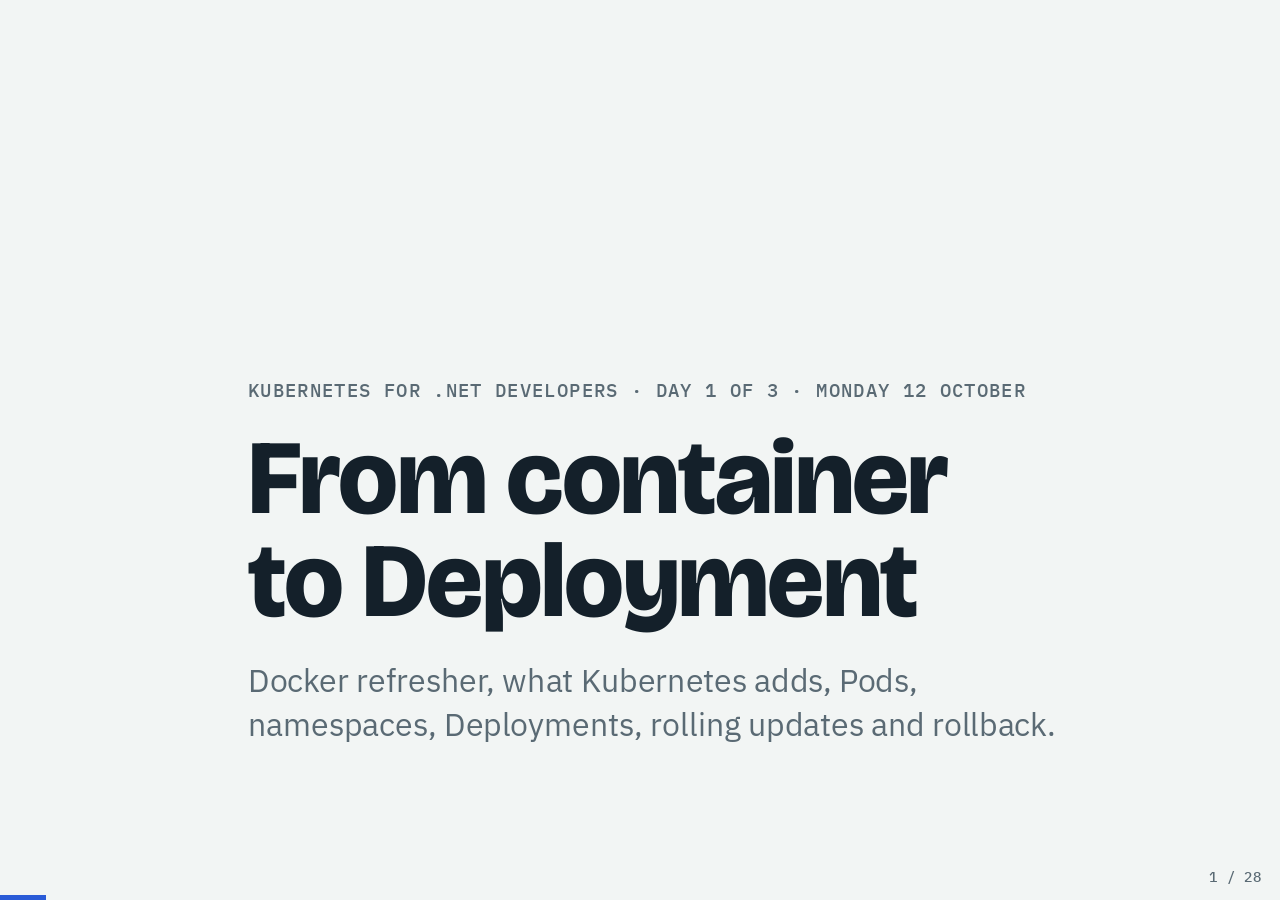
==== slides/day1.html @ 336c0a15 "Slides: one HTML deck per day with speaker notes Co-Authored-By: Claude Opus 5.5 (1M context) <norep" ====
<!doctype html>
<html lang="en">
<head>
<meta charset="utf-8">
<meta name="viewport" content="width=device-width, initial-scale=1, viewport-fit=cover">
<title>Kubernetes Day 1</title>
<link rel="stylesheet" href="deck.css">
</head>
<body data-day="Day 1 · Monday">
<div class="viewport"><div class="stage">

<section class="slide cover">
  <div class="meta">Kubernetes for .NET developers · Day 1 of 3 · Monday 12 October</div>
  <h1>From container<br>to Deployment</h1>
  <p class="lead">Docker refresher, what Kubernetes adds, Pods, namespaces, Deployments, rolling updates and rollback.</p>
  <aside class="notes"><ul><li>Welcome. While people settle, ask everyone to open Ubuntu 26.04 and cd into ~/k8s-training.</li><li>Press N to hide these notes before presenting on the projector.</li></ul></aside>
</section>

<section class="slide" data-time="09:00">
  <h2>Today</h2>
  <table class="kubectl">
    <tr><th>Time</th><th>Name</th><th>Type</th><th>Duration</th></tr>
    <tr><td>09:00</td><td>Intro and cluster up</td><td class="t-talk">setup</td><td>20m</td></tr>
    <tr><td>09:20</td><td>Docker refresher</td><td class="t-talk">talk + demo</td><td>25m</td></tr>
    <tr><td>09:45</td><td>What Kubernetes is</td><td class="t-talk">talk + demo</td><td>40m</td></tr>
    <tr><td>10:25</td><td>Break</td><td class="t-break">break</td><td>15m</td></tr>
    <tr><td>10:40</td><td>Lab 1: kubectl, Pods, namespaces</td><td class="t-lab">lab</td><td>50m</td></tr>
    <tr><td>11:30</td><td>Labels, ReplicaSets, Deployments</td><td class="t-talk">talk</td><td>20m</td></tr>
    <tr><td>11:50</td><td>Lab 2: Deployments and rollouts</td><td class="t-lab">lab</td><td>55m</td></tr>
    <tr><td>12:45</td><td>Recap and questions</td><td class="t-talk">talk</td><td>15m</td></tr>
  </table>
</section>

<section class="slide" data-time="09:00" data-kind="setup">
  <h2>How these three days work</h2>
  <div class="cols">
    <ul class="points">
      <li>About a quarter talk, three quarters hands-on.</li>
      <li>Every lab is a README in <code>labs/</code>. It ends with "Check yourself" commands, so you know when you are done.</li>
      <li>Finished early? Each lab has extras. Do those instead of waiting.</li>
      <li>Fell behind? Apply the previous lab's solution and carry on.</li>
    </ul>
    <div class="stack">
      <pre class="term"><span class="c"># catch up to the end of Lab 2</span>
kubectl apply -f solutions/02-deployments/</pre>
      <p class="small">Your own YAML goes in <code>~/k8s-training/work/</code>. Git ignores that folder.</p>
    </div>
  </div>
</section>

<section class="slide" data-time="09:00" data-kind="setup">
  <h2>Everyone's cluster up</h2>
  <div class="cols wide-left">
    <pre class="term">cd ~/k8s-training
git pull
setup/create-cluster.sh
kubectl get nodes

<span class="c">NAME                     STATUS   ROLES           VERSION</span>
training-control-plane   <span class="ok">Ready</span>    control-plane   v1.37.0
training-worker          <span class="ok">Ready</span>    &lt;none&gt;          v1.37.0
training-worker2         <span class="ok">Ready</span>    &lt;none&gt;          v1.37.0</pre>
    <ul class="points">
      <li>Three nodes, each one a Docker container on your laptop.</li>
      <li>Takes about a minute: the node image is cached from the preflight.</li>
      <li>Hand up if you see anything other than three <code>Ready</code> nodes.</li>
    </ul>
  </div>
  <aside class="notes"><ul><li>Walk the room. Common failures: Docker not running (sudo systemctl start docker), a leftover cluster from preflight (kind delete cluster --name preflight), ports 30080/30081 taken by Docker Desktop.</li><li>Don't start the talk until all 8 have three Ready nodes.</li></ul></aside>
</section>

<section class="slide section" data-time="09:20" data-kind="talk">
  <div class="eyebrow">25 minutes · talk and demo</div>
  <h2>Docker refresher</h2>
</section>

<section class="slide" data-time="09:20" data-kind="talk">
  <h2>Image and container</h2>
  <div class="cols">
    <div class="diagram col">
      <div class="box ghost">writable layer<small>container only, gone on delete</small></div>
      <div class="box accent">app files<small>COPY --from=build /out .</small></div>
      <div class="box">ASP.NET Core runtime<small>mcr.microsoft.com/dotnet/aspnet:10.0</small></div>
      <div class="box">Debian base<small>OS files, no kernel</small></div>
    </div>
    <ul class="points">
      <li>An image is read-only layers plus metadata: entrypoint, ports, user.</li>
      <li>A container is a process started from an image, with one thin writable layer on top.</li>
      <li>A tag (<code>:v1</code>) is a movable name. The digest (<code>sha256:…</code>) never changes.</li>
      <li>A registry stores images. Ours is <code>ghcr.io/amirilovic/k8s-training-app</code>.</li>
    </ul>
  </div>
  <aside class="notes"><ul><li>Point out the writable layer: anything the app writes to disk is lost when the container is removed. That comes back on Wednesday with Postgres.</li></ul></aside>
</section>

<section class="slide" data-time="09:20" data-kind="talk">
  <h2>The training app's Dockerfile</h2>
  <div class="cols wide-left">
    <pre><span class="c"># build stage: SDK image compiles the app</span>
<span class="k">FROM</span> mcr.microsoft.com/dotnet/sdk:10.0 AS build
WORKDIR /src
COPY TrainingApp.csproj .
RUN dotnet restore
COPY . .
RUN dotnet publish -c Release -o /out

<span class="c"># runtime stage: only the runtime and the output</span>
<span class="k">FROM</span> mcr.microsoft.com/dotnet/aspnet:10.0
WORKDIR /app
COPY --from=build /out .
USER $APP_UID
ENTRYPOINT ["dotnet", "TrainingApp.dll"]</pre>
    <ul class="points">
      <li>Two stages: the SDK never ships.</li>
      <li>Restore before copying the source, so the package layer is cached.</li>
      <li>.NET 8 and later images listen on <strong>8080</strong>, not 80.</li>
      <li><code>USER $APP_UID</code> runs as the non-root <code>app</code> user.</li>
    </ul>
  </div>
  <aside class="notes"><ul><li>The real file in app/Dockerfile also handles multi-architecture builds (TARGETARCH) and bakes the version in. Simplified here.</li><li>Port 8080 is the first bug people hit when they copy an old manifest with port 80.</li></ul></aside>
</section>

<section class="slide" data-time="09:20" data-kind="demo">
  <h2>Demo: the app in plain Docker</h2>
  <div class="cols wide-left">
    <pre class="term">docker run -d --name web -p 8080:8080 \
  -e Greeting__Text="Hello from Docker" \
  ghcr.io/amirilovic/k8s-training-app:v1

curl localhost:8080/
<span class="ok">Hello from Docker | version: v1 | pod: 3f2a…</span>

docker logs web
docker exec -it web ls /app
docker kill web
docker ps -a</pre>
    <div class="stack">
      <p><code>-p</code> publishes a port, <code>-e</code> sets an environment variable. <code>Greeting__Text</code> becomes <code>Greeting:Text</code> in .NET configuration.</p>
      <p class="lead">The container is dead. Who starts it again in production?</p>
    </div>
  </div>
  <aside class="notes"><ul><li>Run it live. The image has no curl inside, so call it from WSL.</li><li>After docker kill, let the question hang. Collect answers: systemd, docker restart policy, a person. Then: and if the machine dies?</li></ul></aside>
</section>

<section class="slide" data-time="09:40" data-kind="talk">
  <h2>What Docker gives us, and what it doesn't</h2>
  <div class="cols">
    <div class="stack">
      <h3>Docker gives us</h3>
      <ul class="points">
        <li>One package with the app, the runtime and the OS files.</li>
        <li>The same image on a laptop, in CI and in production.</li>
        <li>Isolation: own filesystem, own processes, own ports.</li>
        <li>A registry to store versions and pull them anywhere.</li>
        <li>Fast start, in seconds instead of a VM's minutes.</li>
      </ul>
    </div>
    <div class="stack">
      <h3>Docker doesn't give us</h3>
      <ul class="points">
        <li>A restart on another machine when this one dies.</li>
        <li>Several copies behind one address.</li>
        <li>Releases without downtime, and rollback.</li>
        <li>Configuration per environment, outside the image.</li>
        <li>More copies when load goes up.</li>
      </ul>
    </div>
  </div>
  <p class="small">The right column is what Kubernetes adds, and it is the map of the three days: Deployments today, Services and config tomorrow, autoscaling on Wednesday.</p>
  <aside class="notes"><ul><li>Ask the room for the left column first, then the right. Docker's restart policy exists, but only on the same machine.</li></ul></aside>
</section>

<section class="slide section" data-time="09:45" data-kind="talk">
  <div class="eyebrow">40 minutes · talk and demo</div>
  <h2>What Kubernetes is</h2>
</section>

<section class="slide" data-time="09:45" data-kind="talk">
  <h2>You describe the result, controllers do the work</h2>
  <div class="diagram">
    <div class="box accent">desired state<small>replicas: 3</small></div>
    <div class="arrow">→</div>
    <div class="box">controller compares<small>wants 3, sees 2</small></div>
    <div class="arrow">→</div>
    <div class="box">acts<small>creates 1 pod</small></div>
    <div class="arrow">→</div>
    <div class="box">actual state<small>3 running</small></div>
    <div class="arrow">↺</div>
  </div>
  <ul class="points">
    <li>You never say "start a container". You say "there should be 3", and a loop keeps it true.</li>
    <li>The loop runs forever. A pod that dies at 3 a.m. is replaced the same way as one you delete now.</li>
    <li>Every kind of object (Deployment, Service, Job) has its own controller.</li>
  </ul>
</section>

<section class="slide" data-time="09:45" data-kind="talk">
  <h2>Inside the cluster</h2>
  <div class="diagram">
    <div class="zone" style="flex: 1">
      <span class="label">control plane · training-control-plane</span>
      <div class="box accent">API server<small>the only entry point</small></div>
      <div class="box">etcd<small>stores every object</small></div>
      <div class="box">scheduler<small>picks a node</small></div>
      <div class="box">controller manager<small>runs the loops</small></div>
    </div>
  </div>
  <div class="diagram">
    <div class="zone" style="flex: 1">
      <span class="label">node · training-worker</span>
      <div class="box">kubelet<small>starts pods</small></div>
      <div class="box">containerd</div>
      <div class="box ok">pod</div><div class="box ok">pod</div>
    </div>
    <div class="zone" style="flex: 1">
      <span class="label">node · training-worker2</span>
      <div class="box">kubelet<small>starts pods</small></div>
      <div class="box">containerd</div>
      <div class="box ok">pod</div>
    </div>
  </div>
  <aside class="notes"><ul><li>kubectl only ever talks to the API server. Nothing talks to etcd directly.</li><li>The kubelet on each node watches the API server for pods assigned to its node and starts them.</li><li>In Lab 1 they find these components as pods in kube-system.</li></ul></aside>
</section>

<section class="slide" data-time="09:45" data-kind="talk">
  <h2>What happens on <code>kubectl apply</code></h2>
  <div class="diagram">
    <div class="box accent">kubectl<small>sends YAML</small></div>
    <div class="arrow">→</div>
    <div class="box">API server<small>validates, stores</small></div>
    <div class="arrow">→</div>
    <div class="box">scheduler<small>assigns a node</small></div>
    <div class="arrow">→</div>
    <div class="box">kubelet<small>pulls image, starts</small></div>
    <div class="arrow">→</div>
    <div class="box ok">Running</div>
  </div>
  <ul class="points">
    <li><code>apply</code> returns as soon as the object is stored. The pod starts afterwards.</li>
    <li>Each step writes back to the object's <code>status</code>. That is what <code>kubectl get</code> and <code>describe</code> show you.</li>
    <li>When something hangs, the last step that succeeded tells you where to look.</li>
  </ul>
</section>

<section class="slide" data-time="09:45" data-kind="talk">
  <h2>Every object has the same shape</h2>
  <div class="cols wide-left">
    <pre><span class="k">apiVersion</span>: v1
<span class="k">kind</span>: Pod
<span class="k">metadata</span>:
  name: web
  namespace: training
  labels:
    app: web
<span class="k">spec</span>:                    <span class="c"># what you want</span>
  containers:
    - name: web
      image: ghcr.io/amirilovic/k8s-training-app:v1
      ports:
        - containerPort: 8080
<span class="k">status</span>:                  <span class="c"># what is, written by Kubernetes</span>
  phase: Running</pre>
    <ul class="points">
      <li>You write <code>spec</code>. Kubernetes writes <code>status</code>.</li>
      <li>Never write YAML from memory: <code>--dry-run=client -o yaml</code> generates it.</li>
      <li><code>kubectl explain pod.spec.containers</code> documents every field.</li>
    </ul>
  </div>
</section>

<section class="slide" data-time="09:45" data-kind="talk">
  <h2>From docker to kubectl</h2>
  <table>
    <tr><th>Docker</th><th>kubectl</th></tr>
    <tr><td><code>docker run -d --name web image</code></td><td><code>kubectl run web --image=image</code></td></tr>
    <tr><td><code>docker ps</code></td><td><code>kubectl get pods</code></td></tr>
    <tr><td><code>docker inspect web</code></td><td><code>kubectl describe pod web</code></td></tr>
    <tr><td><code>docker logs web</code></td><td><code>kubectl logs web</code></td></tr>
    <tr><td><code>docker exec -it web sh</code></td><td><code>kubectl exec -it web -- sh</code></td></tr>
    <tr><td><code>-p 8080:8080</code></td><td><code>kubectl port-forward pod/web 8080:8080</code></td></tr>
    <tr><td><code>-e KEY=value</code></td><td><code>env:</code> in the pod spec</td></tr>
    <tr><td><code>docker rm -f web</code></td><td><code>kubectl delete pod web</code></td></tr>
  </table>
</section>

<section class="slide" data-time="09:45" data-kind="talk">
  <h2>Namespaces</h2>
  <div class="cols">
    <ul class="points">
      <li>A namespace is a folder for objects. Names must be unique inside one, not across.</li>
      <li><code>kube-system</code> holds the cluster's own parts. You will find the API server there.</li>
      <li>Every command works in one namespace. <code>-n</code> picks another, <code>-A</code> means all.</li>
      <li>Today everyone switches to <code>training</code>, so you can leave out <code>-n</code>.</li>
    </ul>
    <pre class="term">kubectl get namespaces
kubectl get pods -n kube-system
kubectl get pods -A

kubectl create namespace training
kubectl config set-context --current \
  --namespace training</pre>
  </div>
</section>

<section class="slide" data-time="10:15" data-kind="demo">
  <h2>Demo: kill a pod, watch it come back</h2>
  <div class="cols wide-left">
    <pre class="term">kubectl create deployment demo \
  --image=ghcr.io/amirilovic/k8s-training-app:v1 \
  --replicas=3

kubectl get pods -w          <span class="c"># second tab</span>

kubectl delete pod demo-7c9f…-x2k4p
<span class="c">demo-7c9f…-x2k4p   1/1   Terminating</span>
<span class="ok">demo-7c9f…-q8m2z   0/1   ContainerCreating</span>
<span class="ok">demo-7c9f…-q8m2z   1/1   Running</span></pre>
    <div class="stack">
      <p>You deleted a pod. The Deployment's controller saw 2 instead of 3 and made a new one, with a new name.</p>
      <p class="small">This is the answer to "who restarts it in production?". After the break you start with bare Pods, which nobody restarts.</p>
    </div>
  </div>
  <aside class="notes"><ul><li>Delete the demo deployment afterwards: kubectl delete deployment demo.</li></ul></aside>
</section>

<section class="slide break" data-time="10:25" data-kind="break">
  <h2>Break</h2>
  <p class="lead">Back at 10:40 for Lab 1.</p>
</section>

<section class="slide lab" data-time="10:40" data-kind="lab">
  <div class="eyebrow">Lab 1 · 50 minutes</div>
  <h2>kubectl, Pods and namespaces</h2>
  <div class="cols">
    <ul class="points">
      <li>Find the control plane in <code>kube-system</code>.</li>
      <li>Create the <code>training</code> namespace and make it your default.</li>
      <li>Run the app as a Pod, read its logs, exec into it.</li>
      <li>Open it in the Windows browser through <code>port-forward</code>.</li>
      <li>Delete the Pod and see that nothing brings it back.</li>
    </ul>
    <div class="stack">
      <div class="path">labs/01-pods/README.md</div>
      <p class="small">Browser: <code>http://localhost:8080</code> while <code>kubectl port-forward pod/web 8080:8080</code> runs.</p>
    </div>
  </div>
</section>

<section class="slide section" data-time="11:30" data-kind="talk">
  <div class="eyebrow">20 minutes · talk</div>
  <h2>Labels, ReplicaSets, Deployments</h2>
</section>

<section class="slide" data-time="11:30" data-kind="talk">
  <h2>Labels and selectors</h2>
  <div class="cols">
    <div class="diagram col">
      <div class="box accent">selector: <code>app=web</code></div>
      <div class="arrow v">↓ matches</div>
      <div class="diagram">
        <div class="box ok">pod<small>app=web</small></div>
        <div class="box ok">pod<small>app=web</small></div>
        <div class="box ghost">pod<small>app=postgres</small></div>
      </div>
    </div>
    <ul class="points">
      <li>Labels are key-value tags on any object.</li>
      <li>A selector is a query over labels. Deployments and Services find their pods this way, not by name.</li>
      <li>Change a pod's label and it leaves its Deployment. The Deployment then creates a replacement.</li>
    </ul>
  </div>
  <aside class="notes"><ul><li>Demo if time: kubectl get pods --show-labels, then kubectl get pods -l app=web.</li></ul></aside>
</section>

<section class="slide" data-time="11:30" data-kind="talk">
  <h2>Deployment, ReplicaSet, Pod</h2>
  <div class="cols wide-right">
    <div class="diagram col">
      <div class="box accent">Deployment web<small>image, replicas, rollout strategy</small></div>
      <div class="arrow v">↓ owns</div>
      <div class="box">ReplicaSet web-848b6c9846<small>one per version of the pod template</small></div>
      <div class="arrow v">↓ owns</div>
      <div class="diagram">
        <div class="box ok">web-848b…-cg4bh</div>
        <div class="box ok">web-848b…-8cmwj</div>
        <div class="box ok">web-848b…-b54cp</div>
      </div>
    </div>
    <ul class="points">
      <li>You write the Deployment. You never write the ReplicaSet.</li>
      <li>The ReplicaSet keeps the count. The Deployment manages versions.</li>
      <li>The hash in the name changes when the pod template changes.</li>
    </ul>
  </div>
</section>

<section class="slide" data-time="11:30" data-kind="talk">
  <h2>A rolling update, step by step</h2>
  <table class="kubectl">
    <tr><th>Step</th><th>Old ReplicaSet (v1)</th><th>New ReplicaSet (v2)</th></tr>
    <tr><td>start</td><td>● ● ●</td><td></td></tr>
    <tr><td>1</td><td>● ● ●</td><td class="t-lab">○ starting</td></tr>
    <tr><td>2</td><td>● ●</td><td class="t-lab">●</td></tr>
    <tr><td>3</td><td>● ●</td><td class="t-lab">● ○</td></tr>
    <tr><td>…</td><td>●</td><td class="t-lab">● ●</td></tr>
    <tr><td>done</td><td></td><td class="t-lab">● ● ●</td></tr>
  </table>
  <p class="small">Defaults: <code>maxSurge: 25%</code> rounds up to 1 extra pod, <code>maxUnavailable: 25%</code> rounds down to 0. With 3 replicas there are never fewer than 3 pods, and the old ReplicaSet stays around (scaled to 0) for rollback.</p>
</section>

<section class="slide" data-time="11:30" data-kind="talk">
  <h2>Kubernetes cannot see inside your app</h2>
  <div class="cols">
    <div class="stack">
      <p>Without a readiness probe, a new pod counts as ready as soon as its container starts.</p>
      <p>Our app waits 3 seconds before it listens. Kubernetes sends it traffic anyway.</p>
      <p class="small">A broken release (<code>v3-broken</code> exits on startup) passes this test too, for a moment. In Lab 2 it replaces every healthy pod.</p>
    </div>
    <div class="figure">
      <div><div class="n bad">9</div><div class="cap">failed requests out of 339 during a rollout from v1 to v2, no probes</div></div>
    </div>
  </div>
  <aside class="notes"><ul><li>Measured on kind with a curl loop every 100 ms. They will see a similar number in Lab 2.</li><li>Tuesday's Lab 5 adds probes and gets 0 failures. Don't fix it today, let them feel it.</li></ul></aside>
</section>

<section class="slide" data-time="11:30" data-kind="talk">
  <h2>Rollout commands</h2>
  <div class="cols wide-left">
    <pre class="term">kubectl set image deployment/web \
  web=ghcr.io/amirilovic/k8s-training-app:v2
kubectl rollout status deployment/web
kubectl rollout history deployment/web

kubectl rollout undo deployment/web
kubectl rollout undo deployment/web --to-revision=1</pre>
    <ul class="points">
      <li><code>undo</code> goes back one revision, not to the first one.</li>
      <li>In real projects you change the image tag in YAML and <code>apply</code>. <code>set image</code> is for the lab.</li>
      <li>Never deploy <code>:latest</code>. You cannot roll back to "the previous latest".</li>
    </ul>
  </div>
</section>

<section class="slide" data-time="11:30" data-kind="talk">
  <h2>.NET: stopping cleanly</h2>
  <div class="diagram">
    <div class="box">pod marked for deletion</div>
    <div class="arrow">→</div>
    <div class="box accent">SIGTERM<small>.NET host starts shutdown</small></div>
    <div class="arrow">→</div>
    <div class="box">in-flight requests finish<small>HostOptions.ShutdownTimeout</small></div>
    <div class="arrow">→</div>
    <div class="box bad">SIGKILL<small>after 30 s grace period</small></div>
  </div>
  <ul class="points">
    <li>The generic host handles SIGTERM for you. Look for "SIGTERM received" in the training app's logs.</li>
    <li>Both timeouts default to 30 seconds in .NET 8 and later. Keep the host's shorter than <code>terminationGracePeriodSeconds</code>.</li>
    <li>Long background work needs <code>stoppingToken</code> checks, or it is killed halfway.</li>
  </ul>
</section>

<section class="slide lab" data-time="11:50" data-kind="lab">
  <div class="eyebrow">Lab 2 · 55 minutes</div>
  <h2>Deployments and rollouts</h2>
  <div class="cols">
    <ul class="points">
      <li>Deploy <code>v1</code> with 3 replicas, delete a pod, scale.</li>
      <li>Roll out <code>v2</code> while a curl loop runs. Count the failures.</li>
      <li>Roll out <code>v3-broken</code> and watch the app go down.</li>
      <li>Find out why with <code>kubectl logs</code>, then <code>rollout undo</code>.</li>
    </ul>
    <div class="stack">
      <div class="path">labs/02-deployments/README.md</div>
      <p class="small">The lab gives you a ready-made Service on <code>http://localhost:30080</code> for the curl loop. Services are tomorrow's first topic.</p>
    </div>
  </div>
</section>

<section class="slide" data-time="12:45">
  <h2>What you can do now</h2>
  <div class="cols">
    <ul class="points">
      <li>Read the cluster: <code>get</code>, <code>describe</code>, <code>logs</code>, <code>explain</code>.</li>
      <li>Run the app as a Deployment and change its replica count.</li>
      <li>Release a new version and roll it back.</li>
      <li>Explain why a rollout dropped requests.</li>
    </ul>
    <div class="stack">
      <h3>Tomorrow</h3>
      <p>Services and DNS, configuration from ConfigMaps and Secrets, probes and resource limits. We start by recreating today's Deployment with <code>kubectl apply</code>.</p>
      <p class="small">If kubectl fails tomorrow after a reboot: <code>kind delete cluster --name training</code>, <code>setup/create-cluster.sh</code>, then apply <code>solutions/02-deployments/</code>.</p>
    </div>
  </div>
</section>

</div></div>
<script src="deck.js"></script>
</body>
</html>
---- slides/deck.css ----
/* Layout: a fixed 1600x900 stage scaled to the window; every slide has a mono status line
   on top (like a kubectl column header) and content below. Diagrams are flex boxes, not images. */
@import url("https://fonts.googleapis.com/css2?family=Bricolage+Grotesque:opsz,wght@12..96,600;12..96,800&family=IBM+Plex+Sans:ital,wght@0,400;0,500;0,600;1,400&family=IBM+Plex+Mono:wght@400;500;600&display=swap");

:root {
  --paper: #f2f5f4;
  --panel: #e5ebea;
  --ink: #14202a;
  --muted: #5a6a74;
  --line: #ccd5d6;
  --accent: #2a5bd7;
  --accent-soft: #dbe5fb;
  --ok: #1d7f55;
  --warn: #a8690f;
  --bad: #bb3b34;
  --display: "Bricolage Grotesque", "Segoe UI", system-ui, sans-serif;
  --body: "IBM Plex Sans", "Segoe UI", system-ui, sans-serif;
  --mono: "IBM Plex Mono", ui-monospace, "Cascadia Mono", Consolas, monospace;
  color-scheme: light;
}
@media (prefers-color-scheme: dark) {
  :root:not([data-theme="light"]) {
    --paper: #0f161c; --panel: #172129; --ink: #e5ebee; --muted: #92a2ad; --line: #27343d;
    --accent: #85a8ff; --accent-soft: #1d2b4a; --ok: #4cc28d; --warn: #e2a64a; --bad: #f07a72;
    color-scheme: dark;
  }
}
:root[data-theme="dark"] {
  --paper: #0f161c; --panel: #172129; --ink: #e5ebee; --muted: #92a2ad; --line: #27343d;
  --accent: #85a8ff; --accent-soft: #1d2b4a; --ok: #4cc28d; --warn: #e2a64a; --bad: #f07a72;
  color-scheme: dark;
}

* { box-sizing: border-box; }
html, body { height: 100%; margin: 0; }
body {
  background: var(--paper);
  color: var(--ink);
  font-family: var(--body);
  overflow: hidden;
}

/* Stage */
.viewport { position: fixed; inset: 0; display: grid; place-items: center; }
.stage {
  width: 1600px; height: 900px;
  position: relative;
  transform-origin: center center;
  flex: none;
}
.slide {
  position: absolute; inset: 0;
  padding: 92px 110px 80px;
  display: flex; flex-direction: column;
  font-size: 34px; line-height: 1.38;
  opacity: 0; visibility: hidden;
  transition: opacity .25s ease;
}
.slide.active { opacity: 1; visibility: visible; }
@media (prefers-reduced-motion: reduce) { .slide { transition: none; } }
/* deck.js wraps each slide's content in .body and scales it down when it is taller than the frame */
.slide > .body { flex: 1 0 auto; display: flex; flex-direction: column; gap: 34px; transform-origin: top left; }

/* Status line: day, clock time, block type. Filled in by deck.js from data-* attributes. */
.status {
  position: absolute; top: 36px; left: 110px; right: 110px;
  display: flex; gap: 44px;
  font: 500 19px/1 var(--mono);
  color: var(--muted);
  text-transform: uppercase; letter-spacing: .08em;
}
.status .kind-lab { color: var(--accent); }
.status .kind-break { color: var(--warn); }

/* Type */
h1, h2, h3 { font-family: var(--display); font-weight: 800; margin: 0; text-wrap: balance; letter-spacing: -0.015em; }
h1 { font-size: 104px; line-height: .98; }
h2 { font-size: 64px; line-height: 1.04; }
h3 { font-size: 38px; font-weight: 600; line-height: 1.15; }
p { margin: 0; max-width: 30em; }
.lead { font-size: 40px; color: var(--muted); max-width: 26em; }
.small { font-size: 26px; color: var(--muted); }
strong { font-weight: 600; }
em { font-style: italic; }
code, .mono { font-family: var(--mono); font-size: .86em; }
p code, li code, td code { background: var(--panel); padding: .08em .3em; border-radius: 4px; }

ul.points { margin: 0; padding: 0; list-style: none; display: grid; gap: 22px; max-width: 34em; }
ul.points > li { padding-left: 1.1em; position: relative; }
ul.points > li::before {
  content: ""; position: absolute; left: 0; top: .55em;
  width: .42em; height: .42em; background: var(--accent);
}

/* Code */
pre {
  margin: 0; background: var(--panel); border-radius: 10px;
  padding: 26px 32px; font: 400 25px/1.45 var(--mono);
  overflow: hidden; white-space: pre;
}
pre .c { color: var(--muted); }
pre .k { color: var(--accent); font-weight: 600; }
pre .ok { color: var(--ok); }
pre .bad { color: var(--bad); }
pre .warn { color: var(--warn); }
pre.term::before {
  content: "ubuntu ~/k8s-training"; display: block;
  font-size: 17px; letter-spacing: .08em; text-transform: uppercase;
  color: var(--muted); margin-bottom: 14px;
}

/* Layout helpers */
.cols { display: grid; grid-template-columns: 1fr 1fr; gap: 60px; align-items: start; }
.cols.wide-left { grid-template-columns: 1.35fr 1fr; }
.cols.wide-right { grid-template-columns: 1fr 1.35fr; }
.cols > * { min-width: 0; }
.stack { display: flex; flex-direction: column; gap: 24px; }
.spacer { flex: 1; }

/* Tables (kubectl-style output and comparisons) */
table { border-collapse: collapse; font-size: 28px; width: 100%; }
th { text-align: left; font: 600 19px var(--mono); text-transform: uppercase; letter-spacing: .08em; color: var(--muted); padding: 0 24px 14px 0; border-bottom: 2px solid var(--line); }
td { padding: 14px 24px 14px 0; border-bottom: 1px solid var(--line); vertical-align: top; }
table.kubectl td { font-family: var(--mono); font-size: 25px; }
table.kubectl td.t-talk { color: var(--ink); }
table.kubectl td.t-lab { color: var(--accent); font-weight: 600; }
table.kubectl td.t-break { color: var(--warn); }

/* Diagrams */
.diagram { display: flex; align-items: center; gap: 22px; flex-wrap: nowrap; }
.diagram.col { flex-direction: column; align-items: stretch; }
.box {
  border: 2px solid var(--ink); border-radius: 8px;
  padding: 16px 22px; background: var(--paper);
  font-size: 27px; line-height: 1.25; text-align: center;
}
.box small { display: block; font: 400 19px var(--mono); color: var(--muted); margin-top: 6px; }
.box.accent { border-color: var(--accent); background: var(--accent-soft); }
.box.ghost { border-style: dashed; color: var(--muted); }
.box.bad { border-color: var(--bad); color: var(--bad); }
.box.ok { border-color: var(--ok); }
.zone {
  border: 2px dashed var(--line); border-radius: 12px;
  padding: 36px 22px 22px; position: relative;
  display: flex; gap: 18px; align-items: center; justify-content: center; flex-wrap: wrap;
}
.zone > .label {
  position: absolute; top: 9px; left: 18px;
  font: 600 17px var(--mono); text-transform: uppercase; letter-spacing: .08em; color: var(--muted);
}
.arrow { font: 400 40px var(--mono); color: var(--muted); flex: none; }
.arrow.v { text-align: center; }
.pill { display: inline-block; font: 600 20px var(--mono); padding: 4px 12px; border-radius: 999px; background: var(--panel); color: var(--muted); }
.pill.ok { color: var(--ok); }
.pill.bad { color: var(--bad); }
.pill.warn { color: var(--warn); }

/* Big number callout */
.figure { display: flex; gap: 70px; align-items: flex-end; }
.figure .n { font: 800 150px/0.9 var(--display); letter-spacing: -0.03em; }
.figure .n.bad { color: var(--bad); }
.figure .n.ok { color: var(--ok); }
.figure .cap { font-size: 26px; color: var(--muted); max-width: 13em; margin-top: 14px; }

/* Slide types */
.slide.cover > .body { justify-content: flex-end; gap: 30px; }
.slide.cover h1 { font-size: 132px; }
.slide.cover .meta { font: 500 24px var(--mono); color: var(--muted); letter-spacing: .06em; text-transform: uppercase; }
.slide.section > .body { justify-content: center; }
.slide.section .eyebrow { font: 600 24px var(--mono); color: var(--accent); letter-spacing: .1em; text-transform: uppercase; }
.slide.section h2 { font-size: 112px; line-height: 1; }
.slide.lab { background: var(--accent-soft); }
.slide.lab .eyebrow { font: 600 24px var(--mono); color: var(--accent); letter-spacing: .1em; text-transform: uppercase; }
.slide.lab h2 { font-size: 96px; }
.slide.lab .path { font: 500 30px var(--mono); }
.slide.break > .body { justify-content: center; align-items: flex-start; }
.slide.break h2 { font-size: 150px; color: var(--warn); }

/* Chrome: progress, counter, notes, help */
.progress { position: fixed; left: 0; bottom: 0; height: 5px; background: var(--accent); transition: width .2s; z-index: 5; }
.counter {
  position: fixed; right: 18px; bottom: 14px; z-index: 5;
  font: 500 14px var(--mono); color: var(--muted); letter-spacing: .06em;
}
.notes-panel {
  position: fixed; left: 0; right: 0; bottom: 0; z-index: 6;
  max-height: 34vh; overflow: auto;
  background: var(--panel); border-top: 2px solid var(--accent);
  padding: 18px 28px 26px; font-size: 17px; line-height: 1.5;
}
.notes-panel h4 { margin: 0 0 8px; font: 600 13px var(--mono); text-transform: uppercase; letter-spacing: .1em; color: var(--accent); }
.notes-panel ul { margin: 0; padding-left: 1.2em; }
aside.notes { display: none; }

body.overview { overflow: auto; }
body.overview .viewport { position: static; display: block; padding: 24px; }
body.overview .stage { width: auto; height: auto; transform: none !important; display: grid; grid-template-columns: repeat(auto-fill, minmax(320px, 1fr)); gap: 18px; }
body.overview .slide {
  position: relative; inset: auto; opacity: 1; visibility: visible;
  width: 1600px; height: 900px; transform: scale(.2); transform-origin: top left;
  margin-bottom: -720px; margin-right: -1280px;
  outline: 2px solid var(--line); cursor: pointer; background: var(--paper);
}
body.overview .slide.lab { background: var(--accent-soft); }
body.overview .slide.active { outline: 6px solid var(--accent); }
body.overview .progress, body.overview .counter { display: none; }

.help {
  position: fixed; inset: 0; z-index: 8; display: grid; place-items: center;
  background: color-mix(in srgb, var(--paper) 88%, transparent);
}
.help .card { background: var(--panel); border-radius: 12px; padding: 28px 36px; font-size: 17px; }
.help table { font-size: 17px; }
.help td { padding: 6px 28px 6px 0; }
.help kbd { font: 600 15px var(--mono); background: var(--paper); border: 1px solid var(--line); border-radius: 5px; padding: 2px 8px; }

:focus-visible { outline: 3px solid var(--accent); outline-offset: 3px; }
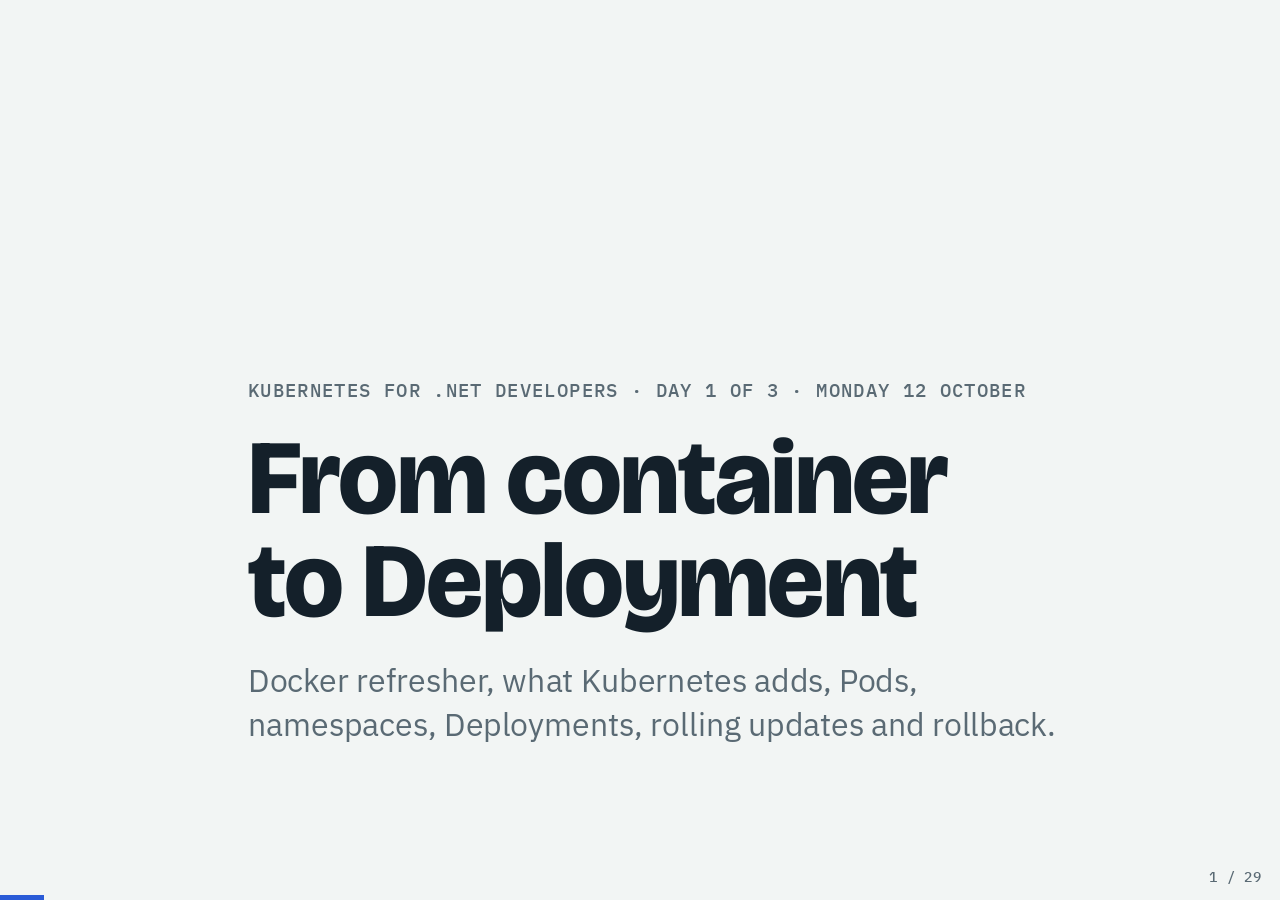
==== commit 2110a9bb: "Slides: add a definition of Kubernetes to day 1 Co-Authored-By: Claude Opus 5.5 (1M context) <norepl" ====
--- a/slides/day1.html
+++ b/slides/day1.html
@@ -158,21 +158,39 @@
     <div class="stack">
       <h3>Docker doesn't give us</h3>
       <ul class="points">
-        <li>A restart on another machine when this one dies.</li>
-        <li>Several copies behind one address.</li>
+        <li>Running one service on many machines.</li>
+        <li>Load balancing requests between containers.</li>
         <li>Releases without downtime, and rollback.</li>
         <li>Configuration per environment, outside the image.</li>
-        <li>More copies when load goes up.</li>
+        <li>Automatic horizontal scaling when load goes up.</li>
       </ul>
     </div>
   </div>
-  <p class="small">The right column is what Kubernetes adds, and it is the map of the three days: Deployments today, Services and config tomorrow, autoscaling on Wednesday.</p>
   <aside class="notes"><ul><li>Ask the room for the left column first, then the right. Docker's restart policy exists, but only on the same machine.</li></ul></aside>
 </section>
 
 <section class="slide section" data-time="09:45" data-kind="talk">
   <div class="eyebrow">40 minutes · talk and demo</div>
   <h2>What Kubernetes is</h2>
+</section>
+
+<section class="slide" data-time="09:45" data-kind="talk">
+  <h2>Kubernetes is a container orchestration platform</h2>
+  <p class="lead">It runs containerized services across a group of machines and keeps them running the way you described them.</p>
+  <div class="cols">
+    <ul class="points">
+      <li>One way to deploy every service, on a laptop, in AWS or in Azure.</li>
+      <li>High availability: failed containers restart, and copies spread over several machines.</li>
+      <li>Scaling up and down, by hand or automatically with load.</li>
+    </ul>
+    <ul class="points">
+      <li>Releases without downtime, and rollback.</li>
+      <li>Service discovery and load balancing between copies.</li>
+      <li>Configuration and secrets kept outside the image.</li>
+    </ul>
+  </div>
+  <p class="small">Open source since 2014, based on Google's internal system Borg. Maintained by the Cloud Native Computing Foundation. The name is Greek for helmsman; "k8s" counts the 8 letters between k and s.</p>
+  <aside class="notes"><ul><li>Tie it back to the Docker slide: every bullet here answers one item from the "Docker doesn't give us" column.</li></ul></aside>
 </section>
 
 <section class="slide" data-time="09:45" data-kind="talk">
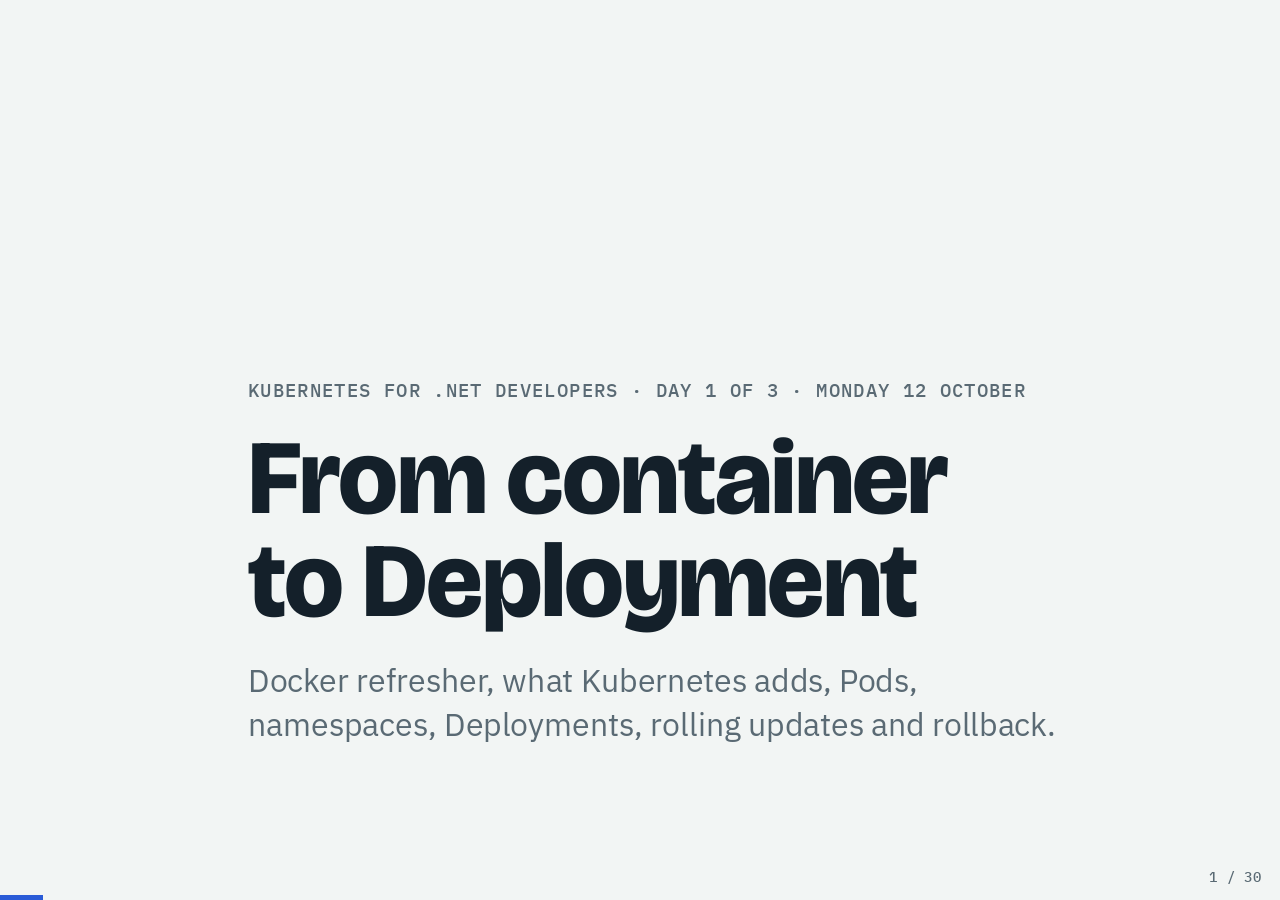
==== commit 6aaa45c2: "Reschedule into lab blocks and install Traefik with kubectl Each day now has its talks first and one" ====
--- a/slides/day1.html
+++ b/slides/day1.html
@@ -24,9 +24,8 @@
     <tr><td>09:20</td><td>Docker refresher</td><td class="t-talk">talk + demo</td><td>25m</td></tr>
     <tr><td>09:45</td><td>What Kubernetes is</td><td class="t-talk">talk + demo</td><td>40m</td></tr>
     <tr><td>10:25</td><td>Break</td><td class="t-break">break</td><td>15m</td></tr>
-    <tr><td>10:40</td><td>Lab 1: kubectl, Pods, namespaces</td><td class="t-lab">lab</td><td>50m</td></tr>
-    <tr><td>11:30</td><td>Labels, ReplicaSets, Deployments</td><td class="t-talk">talk</td><td>20m</td></tr>
-    <tr><td>11:50</td><td>Lab 2: Deployments and rollouts</td><td class="t-lab">lab</td><td>55m</td></tr>
+    <tr><td>10:40</td><td>Labels, ReplicaSets, Deployments</td><td class="t-talk">talk</td><td>20m</td></tr>
+    <tr><td>11:00</td><td>Lab block: Labs 1 and 2</td><td class="t-lab">lab</td><td>105m</td></tr>
     <tr><td>12:45</td><td>Recap and questions</td><td class="t-talk">talk</td><td>15m</td></tr>
   </table>
 </section>
@@ -36,9 +35,10 @@
   <div class="cols">
     <ul class="points">
       <li>About a quarter talk, three quarters hands-on.</li>
+      <li>Talks come first. Then one long lab block, where you work through the labs at your own pace.</li>
       <li>Every lab is a README in <code>labs/</code>. It ends with "Check yourself" commands, so you know when you are done.</li>
       <li>Finished early? Each lab has extras. Do those instead of waiting.</li>
-      <li>Fell behind? Apply the previous lab's solution and carry on.</li>
+      <li>Still on a lab at its checkpoint time? Apply its solution and start the next one.</li>
     </ul>
     <div class="stack">
       <pre class="term"><span class="c"># catch up to the end of Lab 2</span>
@@ -335,7 +335,7 @@
 <span class="ok">demo-7c9f…-q8m2z   1/1   Running</span></pre>
     <div class="stack">
       <p>You deleted a pod. The Deployment's controller saw 2 instead of 3 and made a new one, with a new name.</p>
-      <p class="small">This is the answer to "who restarts it in production?". After the break you start with bare Pods, which nobody restarts.</p>
+      <p class="small">This is the answer to "who restarts it in production?". After the break, Deployments. Then in Lab 1 you start with bare Pods, which nobody restarts.</p>
     </div>
   </div>
   <aside class="notes"><ul><li>Delete the demo deployment afterwards: kubectl delete deployment demo.</li></ul></aside>
@@ -343,33 +343,15 @@
 
 <section class="slide break" data-time="10:25" data-kind="break">
   <h2>Break</h2>
-  <p class="lead">Back at 10:40 for Lab 1.</p>
-</section>
-
-<section class="slide lab" data-time="10:40" data-kind="lab">
-  <div class="eyebrow">Lab 1 · 50 minutes</div>
-  <h2>kubectl, Pods and namespaces</h2>
-  <div class="cols">
-    <ul class="points">
-      <li>Find the control plane in <code>kube-system</code>.</li>
-      <li>Create the <code>training</code> namespace and make it your default.</li>
-      <li>Run the app as a Pod, read its logs, exec into it.</li>
-      <li>Open it in the Windows browser through <code>port-forward</code>.</li>
-      <li>Delete the Pod and see that nothing brings it back.</li>
-    </ul>
-    <div class="stack">
-      <div class="path">labs/01-pods/README.md</div>
-      <p class="small">Browser: <code>http://localhost:8080</code> while <code>kubectl port-forward pod/web 8080:8080</code> runs.</p>
-    </div>
-  </div>
-</section>
-
-<section class="slide section" data-time="11:30" data-kind="talk">
+  <p class="lead">Back at 10:40.</p>
+</section>
+
+<section class="slide section" data-time="10:40" data-kind="talk">
   <div class="eyebrow">20 minutes · talk</div>
   <h2>Labels, ReplicaSets, Deployments</h2>
 </section>
 
-<section class="slide" data-time="11:30" data-kind="talk">
+<section class="slide" data-time="10:40" data-kind="talk">
   <h2>Labels and selectors</h2>
   <div class="cols">
     <div class="diagram col">
@@ -390,7 +372,7 @@
   <aside class="notes"><ul><li>Demo if time: kubectl get pods --show-labels, then kubectl get pods -l app=web.</li></ul></aside>
 </section>
 
-<section class="slide" data-time="11:30" data-kind="talk">
+<section class="slide" data-time="10:40" data-kind="talk">
   <h2>Deployment, ReplicaSet, Pod</h2>
   <div class="cols wide-right">
     <div class="diagram col">
@@ -412,7 +394,7 @@
   </div>
 </section>
 
-<section class="slide" data-time="11:30" data-kind="talk">
+<section class="slide" data-time="10:40" data-kind="talk">
   <h2>A rolling update, step by step</h2>
   <table class="kubectl">
     <tr><th>Step</th><th>Old ReplicaSet (v1)</th><th>New ReplicaSet (v2)</th></tr>
@@ -426,7 +408,7 @@
   <p class="small">Defaults: <code>maxSurge: 25%</code> rounds up to 1 extra pod, <code>maxUnavailable: 25%</code> rounds down to 0. With 3 replicas there are never fewer than 3 pods, and the old ReplicaSet stays around (scaled to 0) for rollback.</p>
 </section>
 
-<section class="slide" data-time="11:30" data-kind="talk">
+<section class="slide" data-time="10:40" data-kind="talk">
   <h2>Kubernetes cannot see inside your app</h2>
   <div class="cols">
     <div class="stack">
@@ -438,10 +420,10 @@
       <div><div class="n bad">9</div><div class="cap">failed requests out of 339 during a rollout from v1 to v2, no probes</div></div>
     </div>
   </div>
-  <aside class="notes"><ul><li>Measured on kind with a curl loop every 100 ms. They will see a similar number in Lab 2.</li><li>Tuesday's Lab 5 adds probes and gets 0 failures. Don't fix it today, let them feel it.</li></ul></aside>
-</section>
-
-<section class="slide" data-time="11:30" data-kind="talk">
+  <aside class="notes"><ul><li>Measured on kind with a curl loop every 100 ms. They will see a similar number in Lab 2.</li><li>Tuesday's Lab 6 adds probes and gets 0 failures. Don't fix it today, let them feel it.</li></ul></aside>
+</section>
+
+<section class="slide" data-time="10:40" data-kind="talk">
   <h2>Rollout commands</h2>
   <div class="cols wide-left">
     <pre class="term">kubectl set image deployment/web \
@@ -459,7 +441,7 @@
   </div>
 </section>
 
-<section class="slide" data-time="11:30" data-kind="talk">
+<section class="slide" data-time="10:40" data-kind="talk">
   <h2>.NET: stopping cleanly</h2>
   <div class="diagram">
     <div class="box">pod marked for deletion</div>
@@ -477,8 +459,45 @@
   </ul>
 </section>
 
+<section class="slide lab" data-time="11:00" data-kind="lab">
+  <div class="eyebrow">Lab block · 105 minutes</div>
+  <h2>Labs 1 and 2</h2>
+  <div class="cols">
+    <table class="kubectl">
+      <tr><th>Start by</th><th>Lab</th></tr>
+      <tr><td>11:00</td><td>Lab 1: kubectl, Pods, namespaces</td></tr>
+      <tr><td>11:50</td><td>Lab 2: Deployments and rollouts</td></tr>
+      <tr><td>12:45</td><td>Recap</td></tr>
+    </table>
+    <ul class="points">
+      <li>Still on Lab 1 at 11:50? Skip its last steps and start Lab 2.</li>
+      <li>Finished early? Each README ends with extras.</li>
+      <li>Take a break whenever you want.</li>
+    </ul>
+  </div>
+  <aside class="notes"><ul><li>Walk the room. At 11:50 check who is still on Lab 1 and move them on.</li></ul></aside>
+</section>
+
+<section class="slide lab" data-time="11:00" data-kind="lab">
+  <div class="eyebrow">Lab 1 · 50 minutes · from 11:00</div>
+  <h2>kubectl, Pods and namespaces</h2>
+  <div class="cols">
+    <ul class="points">
+      <li>Find the control plane in <code>kube-system</code>.</li>
+      <li>Create the <code>training</code> namespace and make it your default.</li>
+      <li>Run the app as a Pod, read its logs, exec into it.</li>
+      <li>Open it in the Windows browser through <code>port-forward</code>.</li>
+      <li>Delete the Pod and see that nothing brings it back.</li>
+    </ul>
+    <div class="stack">
+      <div class="path">labs/01-pods/README.md</div>
+      <p class="small">Browser: <code>http://localhost:8080</code> while <code>kubectl port-forward pod/web 8080:8080</code> runs.</p>
+    </div>
+  </div>
+</section>
+
 <section class="slide lab" data-time="11:50" data-kind="lab">
-  <div class="eyebrow">Lab 2 · 55 minutes</div>
+  <div class="eyebrow">Lab 2 · 55 minutes · from 11:50</div>
   <h2>Deployments and rollouts</h2>
   <div class="cols">
     <ul class="points">
@@ -505,11 +524,12 @@
     </ul>
     <div class="stack">
       <h3>Tomorrow</h3>
-      <p>Services and DNS, configuration from ConfigMaps and Secrets, probes and resource limits. We start by recreating today's Deployment with <code>kubectl apply</code>.</p>
+      <p>Services and DNS, Ingress, configuration from ConfigMaps and Secrets, and probes. We start by recreating today's Deployment with <code>kubectl apply</code>.</p>
       <p class="small">If kubectl fails tomorrow after a reboot: <code>kind delete cluster --name training</code>, <code>setup/create-cluster.sh</code>, then apply <code>solutions/02-deployments/</code>.</p>
     </div>
   </div>
 </section>
+
 
 </div></div>
 <script src="deck.js"></script>
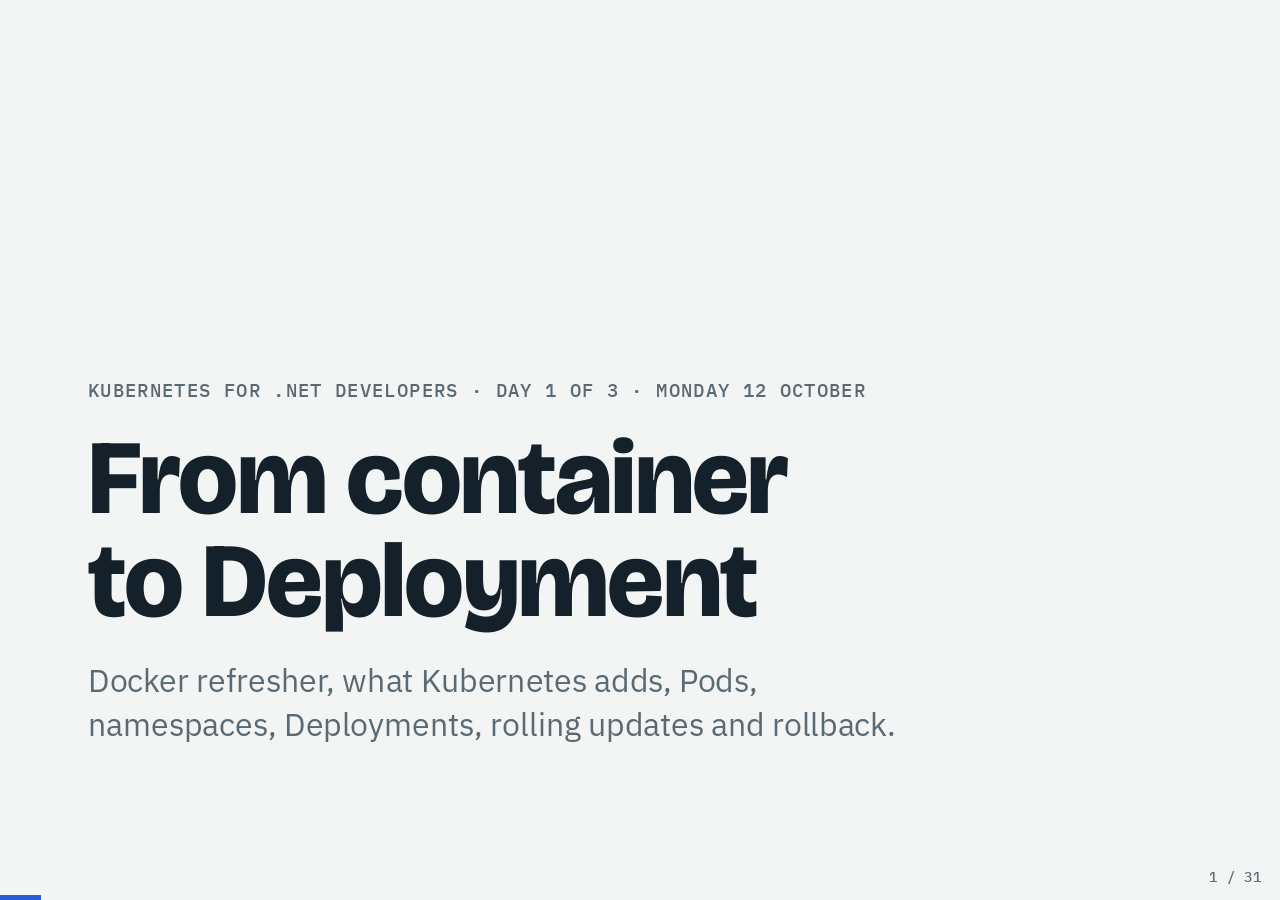
==== commit 7e2c7d7d: "Rework day 1 and day 2 slides and labs Slides: light theme by default, scaling that fits any window," ====
--- a/slides/day1.html
+++ b/slides/day1.html
@@ -176,114 +176,174 @@
 
 <section class="slide" data-time="09:45" data-kind="talk">
   <h2>Kubernetes is a container orchestration platform</h2>
-  <p class="lead">It runs containerized services across a group of machines and keeps them running the way you described them.</p>
-  <div class="cols">
-    <ul class="points">
-      <li>One way to deploy every service, on a laptop, in AWS or in Azure.</li>
+  <p class="lead">It runs containerized services across a group of machines (a cluster) and keeps them running the way you described them.</p>
+  <div class="cols">
+    <ul class="points">
       <li>High availability: failed containers restart, and copies spread over several machines.</li>
       <li>Scaling up and down, by hand or automatically with load.</li>
-    </ul>
-    <ul class="points">
       <li>Releases without downtime, and rollback.</li>
+    </ul>
+    <ul class="points">
       <li>Service discovery and load balancing between copies.</li>
       <li>Configuration and secrets kept outside the image.</li>
-    </ul>
-  </div>
-  <p class="small">Open source since 2014, based on Google's internal system Borg. Maintained by the Cloud Native Computing Foundation. The name is Greek for helmsman; "k8s" counts the 8 letters between k and s.</p>
+      <li>One way to deploy every service, on a laptop, in AWS or in Azure.</li>
+    </ul>
+  </div>
   <aside class="notes"><ul><li>Tie it back to the Docker slide: every bullet here answers one item from the "Docker doesn't give us" column.</li></ul></aside>
-</section>
-
-<section class="slide" data-time="09:45" data-kind="talk">
-  <h2>You describe the result, controllers do the work</h2>
-  <div class="diagram">
-    <div class="box accent">desired state<small>replicas: 3</small></div>
-    <div class="arrow">→</div>
-    <div class="box">controller compares<small>wants 3, sees 2</small></div>
-    <div class="arrow">→</div>
-    <div class="box">acts<small>creates 1 pod</small></div>
-    <div class="arrow">→</div>
-    <div class="box">actual state<small>3 running</small></div>
-    <div class="arrow">↺</div>
-  </div>
-  <ul class="points">
-    <li>You never say "start a container". You say "there should be 3", and a loop keeps it true.</li>
-    <li>The loop runs forever. A pod that dies at 3 a.m. is replaced the same way as one you delete now.</li>
-    <li>Every kind of object (Deployment, Service, Job) has its own controller.</li>
-  </ul>
 </section>
 
 <section class="slide" data-time="09:45" data-kind="talk">
   <h2>Inside the cluster</h2>
   <div class="diagram">
     <div class="zone" style="flex: 1">
-      <span class="label">control plane · training-control-plane</span>
-      <div class="box accent">API server<small>the only entry point</small></div>
-      <div class="box">etcd<small>stores every object</small></div>
-      <div class="box">scheduler<small>picks a node</small></div>
-      <div class="box">controller manager<small>runs the loops</small></div>
+      <button class="label" data-info="controlplane">control plane · training-control-plane</button>
+      <button class="box accent" data-info="apiserver">API server<small>the only entry point</small></button>
+      <button class="box" data-info="etcd">etcd<small>stores every object</small></button>
+      <button class="box" data-info="scheduler">scheduler<small>picks a node</small></button>
+      <button class="box" data-info="controllers">controller manager<small>runs the loops</small></button>
     </div>
   </div>
   <div class="diagram">
     <div class="zone" style="flex: 1">
-      <span class="label">node · training-worker</span>
-      <div class="box">kubelet<small>starts pods</small></div>
-      <div class="box">containerd</div>
-      <div class="box ok">pod</div><div class="box ok">pod</div>
+      <button class="label" data-info="node">node · training-worker</button>
+      <button class="box" data-info="kubelet">kubelet<small>starts pods</small></button>
+      <button class="box" data-info="containerd">containerd</button>
+      <button class="box ok" data-info="pod">pod</button><button class="box ok" data-info="pod">pod</button>
     </div>
     <div class="zone" style="flex: 1">
-      <span class="label">node · training-worker2</span>
-      <div class="box">kubelet<small>starts pods</small></div>
-      <div class="box">containerd</div>
-      <div class="box ok">pod</div>
-    </div>
-  </div>
-  <aside class="notes"><ul><li>kubectl only ever talks to the API server. Nothing talks to etcd directly.</li><li>The kubelet on each node watches the API server for pods assigned to its node and starts them.</li><li>In Lab 1 they find these components as pods in kube-system.</li></ul></aside>
+      <button class="label" data-info="node">node · training-worker2</button>
+      <button class="box" data-info="kubelet">kubelet<small>starts pods</small></button>
+      <button class="box" data-info="containerd">containerd</button>
+      <button class="box ok" data-info="pod">pod</button>
+    </div>
+  </div>
+  <div class="info" aria-live="polite">
+    <p class="hint" data-for="">Click a box or a zone name to see what it does.</p>
+    <div data-for="controlplane" hidden>
+      <h3>Control plane</h3>
+      <p>The machines that run the cluster itself. Here it is one Docker container, <code>training-control-plane</code>. It has a taint, so your pods never land on it. On EKS and AKS you never see it: the cloud provider runs it for you.</p>
+      <code class="cmd">kubectl describe node training-control-plane | grep Taints</code>
+    </div>
+    <div data-for="apiserver" hidden>
+      <h3>API server</h3>
+      <p>The front door of the cluster. kubectl, the scheduler, the controllers and every kubelet talk only to the API server. It checks who you are and what you may do, validates the object, stores it in etcd, and tells everyone watching that something changed.</p>
+      <code class="cmd">kubectl get pods -n kube-system -l component=kube-apiserver</code>
+    </div>
+    <div data-for="etcd" hidden>
+      <h3>etcd</h3>
+      <p>A key-value database with every object in the cluster: Deployments, pods, Secrets and their status. Only the API server reads and writes it. Lose etcd without a backup and the cluster forgets everything it was managing. On EKS and AKS the cloud provider runs and backs it up.</p>
+      <code class="cmd">kubectl get pods -n kube-system -l component=etcd</code>
+    </div>
+    <div data-for="scheduler" hidden>
+      <h3>Scheduler</h3>
+      <p>Watches for new pods that have no node yet, picks one and writes it into the pod. It skips nodes without enough free CPU and memory for the pod's requests, then prefers the best fit. It starts nothing itself. A pod that fits nowhere stays <code>Pending</code>.</p>
+      <code class="cmd">kubectl get pods -n kube-system -l component=kube-scheduler</code>
+    </div>
+    <div data-for="controllers" hidden>
+      <h3>Controller manager</h3>
+      <p>Runs the control loops, one per kind of object. The ReplicaSet controller keeps the pod count, the Deployment controller runs rollouts, the node controller notices dead nodes. Each loop compares what you asked for with what exists and fixes the difference.</p>
+      <code class="cmd">kubectl get pods -n kube-system -l component=kube-controller-manager</code>
+    </div>
+    <div data-for="node" hidden>
+      <h3>Node</h3>
+      <p>A machine that runs your pods: a VM or a physical server, here a Docker container. Every node runs a kubelet, a container runtime and kube-proxy, which routes Service traffic (Tuesday). More nodes means more room for pods.</p>
+      <code class="cmd">kubectl get nodes -o wide</code>
+    </div>
+    <div data-for="kubelet" hidden>
+      <h3>kubelet</h3>
+      <p>The agent on every node. It watches the API server for pods assigned to its node, asks containerd to start their containers, restarts crashed containers and reports pod status back. It is a system service on the node, not a pod.</p>
+      <code class="cmd">docker exec training-worker systemctl status kubelet</code>
+    </div>
+    <div data-for="containerd" hidden>
+      <h3>containerd</h3>
+      <p>The container runtime. It pulls images and starts and stops containers when the kubelet asks. Docker uses containerd underneath too, so an image built with <code>docker build</code> runs here unchanged. Kubernetes does not need Docker on its nodes.</p>
+      <code class="cmd">docker exec training-worker crictl ps</code>
+    </div>
+    <div data-for="pod" hidden>
+      <h3>Pod</h3>
+      <p>The smallest thing Kubernetes runs: one or <b>more</b> containers that share an IP address and volumes and always land on the same node. Usually one app container per pod. Pods are replaced, not repaired: a new pod gets a new name and a new IP. You can think of it like a virtual machine running containers.</p>
+      <code class="cmd">kubectl get pods -A -o wide</code>
+    </div>
+  </div>
+  <aside class="notes"><ul><li>Click each part while you explain it. The panel shows a command for each one; run it live on your cluster.</li><li>kubectl only ever talks to the API server. Nothing talks to etcd directly.</li><li>In Lab 1 they find these components as pods in kube-system.</li></ul></aside>
 </section>
 
 <section class="slide" data-time="09:45" data-kind="talk">
-  <h2>What happens on <code>kubectl apply</code></h2>
-  <div class="diagram">
-    <div class="box accent">kubectl<small>sends YAML</small></div>
-    <div class="arrow">→</div>
-    <div class="box">API server<small>validates, stores</small></div>
-    <div class="arrow">→</div>
-    <div class="box">scheduler<small>assigns a node</small></div>
-    <div class="arrow">→</div>
-    <div class="box">kubelet<small>pulls image, starts</small></div>
-    <div class="arrow">→</div>
-    <div class="box ok">Running</div>
-  </div>
-  <ul class="points">
-    <li><code>apply</code> returns as soon as the object is stored. The pod starts afterwards.</li>
-    <li>Each step writes back to the object's <code>status</code>. That is what <code>kubectl get</code> and <code>describe</code> show you.</li>
-    <li>When something hangs, the last step that succeeded tells you where to look.</li>
-  </ul>
+  <h2>How do we talk to Kubernetes?</h2>
+  <div class="cols wide-left">
+    <pre class="term">kubectl config use-context kind-training
+<span class="ok">Switched to context "kind-training".</span>
+
+kubectl run hello \
+  --image=ghcr.io/amirilovic/k8s-training-app:v1
+<span class="ok">pod/hello created</span>
+
+kubectl get pods
+<span class="c">NAME    READY   STATUS    RESTARTS   AGE</span>
+hello   1/1     <span class="ok">Running</span>   0          8s
+
+kubectl logs hello</pre>
+    <ul class="points">
+      <li><code>kubectl</code> is the command-line client. Every command is an HTTPS request to the API server.</li>
+      <li><code>~/.kube/config</code> says which cluster and which user. That pair is a context.</li>
+      <li><code>use-context</code> switches cluster. <code>kubectl config current-context</code> shows where you are.</li>
+    </ul>
+  </div>
+  <aside class="notes"><ul><li>Run it live, then once more with -v=6 and point at the request line: POST https://127.0.0.1:…/api/v1/namespaces/default/pods, 201 Created. That proves the first bullet. The URL also previews the manifest slide: /api/v1 is apiVersion: v1, namespaces/default is the namespace, pods is the kind.</li><li>kind create cluster switches the context to kind-training. Anyone with work clusters in their kubeconfig should check current-context before deleting anything.</li><li>k9s, Lens, Helm and CI pipelines all talk to the same API. kubectl is just the client everyone has.</li><li>Leave the hello pod running: the next slide reads it back.</li></ul></aside>
 </section>
 
 <section class="slide" data-time="09:45" data-kind="talk">
   <h2>Every object has the same shape</h2>
   <div class="cols wide-left">
-    <pre><span class="k">apiVersion</span>: v1
+    <pre><span class="c">$ kubectl get pod hello -o yaml</span>
+<span class="k">apiVersion</span>: v1
 <span class="k">kind</span>: Pod
 <span class="k">metadata</span>:
-  name: web
-  namespace: training
+  name: hello
+  namespace: default
   labels:
-    app: web
-<span class="k">spec</span>:                    <span class="c"># what you want</span>
+    run: hello
+<span class="k">spec</span>:
   containers:
-    - name: web
-      image: ghcr.io/amirilovic/k8s-training-app:v1
-      ports:
-        - containerPort: 8080
-<span class="k">status</span>:                  <span class="c"># what is, written by Kubernetes</span>
-  phase: Running</pre>
-    <ul class="points">
-      <li>You write <code>spec</code>. Kubernetes writes <code>status</code>.</li>
-      <li>Never write YAML from memory: <code>--dry-run=client -o yaml</code> generates it.</li>
-      <li><code>kubectl explain pod.spec.containers</code> documents every field.</li>
-    </ul>
-  </div>
+  - name: hello
+    image: ghcr.io/amirilovic/k8s-training-app:v1
+    imagePullPolicy: IfNotPresent  <span class="c"># default</span>
+  nodeName: training-worker      <span class="c"># scheduler</span>
+<span class="k">status</span>:
+  phase: Running
+  podIP: 10.244.1.7</pre>
+    <div class="stack">
+    <table class="fields">
+      <tr><td><code>apiVersion</code></td><td>Which API reads it. <code>v1</code> for Pods and Services, <code>apps/v1</code> for Deployments.</td></tr>
+      <tr><td><code>kind</code></td><td>The type of object.</td></tr>
+      <tr><td><code>metadata</code></td><td>Name, namespace and labels. The name is unique per kind in a namespace.</td></tr>
+      <tr><td><code>spec</code></td><td>What you want. You write it.</td></tr>
+      <tr><td><code>status</code></td><td>What is. Kubernetes writes it.</td></tr>
+    </table>
+    <p class="small">Kubernetes filled in defaults, the scheduler's choice and <code>status</code>. A file you write needs only the first four fields.</p>
+    </div>
+  </div>
+  <aside class="notes"><ul><li>Run kubectl get pod hello -o yaml live. The real output is several screens long; the slide keeps the parts worth pointing at.</li><li>kubectl run added the label run: hello. nodeName is the scheduler's decision from the cluster diagram, and status comes from the kubelet.</li><li>The next slide shows who fills in nodeName and status: the scheduler and the kubelet, step by step.</li><li>Nobody writes this from memory. In Lab 1 they generate a file with kubectl run web --image=... --dry-run=client -o yaml.</li><li>Delete the pod afterwards: kubectl delete pod hello.</li></ul></aside>
+</section>
+
+<section class="slide" data-time="09:45" data-kind="talk">
+  <h2>How a pod is created</h2>
+  <div class="diagram">
+    <div class="box accent">kubectl<small>sends the pod</small></div>
+    <div class="arrow">→</div>
+    <div class="box">API server<small>validates, stores</small></div>
+    <div class="arrow">→</div>
+    <div class="box">scheduler<small>assigns a node</small></div>
+    <div class="arrow">→</div>
+    <div class="box">kubelet<small>pulls image, starts</small></div>
+    <div class="arrow">→</div>
+    <div class="box ok">Running</div>
+  </div>
+  <ul class="points">
+    <li><code>kubectl</code> returns as soon as the pod is stored. It starts afterwards.</li>
+    <li>Each step records its progress on the pod. That is what <code>kubectl get</code> and <code>describe</code> show you.</li>
+    <li>When something hangs, the last step that succeeded tells you where to look.</li>
+  </ul>
 </section>
 
 <section class="slide" data-time="09:45" data-kind="talk">
@@ -310,6 +370,7 @@
       <li>Every command works in one namespace. <code>-n</code> picks another, <code>-A</code> means all.</li>
       <li>Today everyone switches to <code>training</code>, so you can leave out <code>-n</code>.</li>
     </ul>
+    <div class="stack">
     <pre class="term">kubectl get namespaces
 kubectl get pods -n kube-system
 kubectl get pods -A
@@ -317,28 +378,9 @@
 kubectl create namespace training
 kubectl config set-context --current \
   --namespace training</pre>
-  </div>
-</section>
-
-<section class="slide" data-time="10:15" data-kind="demo">
-  <h2>Demo: kill a pod, watch it come back</h2>
-  <div class="cols wide-left">
-    <pre class="term">kubectl create deployment demo \
-  --image=ghcr.io/amirilovic/k8s-training-app:v1 \
-  --replicas=3
-
-kubectl get pods -w          <span class="c"># second tab</span>
-
-kubectl delete pod demo-7c9f…-x2k4p
-<span class="c">demo-7c9f…-x2k4p   1/1   Terminating</span>
-<span class="ok">demo-7c9f…-q8m2z   0/1   ContainerCreating</span>
-<span class="ok">demo-7c9f…-q8m2z   1/1   Running</span></pre>
-    <div class="stack">
-      <p>You deleted a pod. The Deployment's controller saw 2 instead of 3 and made a new one, with a new name.</p>
-      <p class="small">This is the answer to "who restarts it in production?". After the break, Deployments. Then in Lab 1 you start with bare Pods, which nobody restarts.</p>
-    </div>
-  </div>
-  <aside class="notes"><ul><li>Delete the demo deployment afterwards: kubectl delete deployment demo.</li></ul></aside>
+    <p class="small">Companies usually give each business domain or each team its own namespace: <code>payments</code>, <code>orders</code>, <code>search</code>, or <code>team-checkout</code>, <code>team-platform</code>. When one cluster serves several environments, they add a suffix: <code>payments-dev</code>, <code>payments-prod</code>.</p>
+    </div>
+  </div>
 </section>
 
 <section class="slide break" data-time="10:25" data-kind="break">
@@ -362,6 +404,9 @@
         <div class="box ok">pod<small>app=web</small></div>
         <div class="box ghost">pod<small>app=postgres</small></div>
       </div>
+      <pre class="term">kubectl label pod &lt;pod&gt; env=dev
+kubectl get pods --show-labels
+kubectl get pods -l app=web</pre>
     </div>
     <ul class="points">
       <li>Labels are key-value tags on any object.</li>
@@ -369,7 +414,7 @@
       <li>Change a pod's label and it leaves its Deployment. The Deployment then creates a replacement.</li>
     </ul>
   </div>
-  <aside class="notes"><ul><li>Demo if time: kubectl get pods --show-labels, then kubectl get pods -l app=web.</li></ul></aside>
+  <aside class="notes"><ul><li>Demo if time: add a label to any pod, then list labels and filter with -l.</li><li>Changing a label that already exists needs --overwrite, for example kubectl label pod &lt;pod&gt; env=prod --overwrite.</li><li>kubectl label pod &lt;pod&gt; env- removes the label.</li></ul></aside>
 </section>
 
 <section class="slide" data-time="10:40" data-kind="talk">
@@ -381,12 +426,13 @@
       <div class="box">ReplicaSet web-848b6c9846<small>one per version of the pod template</small></div>
       <div class="arrow v">↓ owns</div>
       <div class="diagram">
-        <div class="box ok">web-848b…-cg4bh</div>
-        <div class="box ok">web-848b…-8cmwj</div>
-        <div class="box ok">web-848b…-b54cp</div>
+        <div class="box ok">pod<small>…-cg4bh</small></div>
+        <div class="box ok">pod<small>…-8cmwj</small></div>
+        <div class="box ok">pod<small>…-b54cp</small></div>
       </div>
     </div>
     <ul class="points">
+      <li><strong>A Deployment runs your app as a set of identical pods.</strong> It keeps their number and replaces them step by step on each release.</li>
       <li>You write the Deployment. You never write the ReplicaSet.</li>
       <li>The ReplicaSet keeps the count. The Deployment manages versions.</li>
       <li>The hash in the name changes when the pod template changes.</li>
@@ -395,68 +441,134 @@
 </section>
 
 <section class="slide" data-time="10:40" data-kind="talk">
+  <h2>You describe the result, controllers do the work</h2>
+  <div class="diagram">
+    <div class="box accent">desired state<small>replicas: 3</small></div>
+    <div class="arrow">→</div>
+    <div class="box">controller compares<small>wants 3, sees 2</small></div>
+    <div class="arrow">→</div>
+    <div class="box">acts<small>creates 1 pod</small></div>
+    <div class="arrow">→</div>
+    <div class="box">actual state<small>3 running</small></div>
+    <div class="arrow">↺</div>
+  </div>
+  <ul class="points">
+    <li>You never say "start a container". You say "there should be 3", and a loop keeps it true.</li>
+    <li>The loop runs forever. A pod that dies at 3 a.m. is replaced the same way as one you delete now.</li>
+    <li>Every kind of object (Deployment, Service, Job) has its own controller.</li>
+  </ul>
+</section>
+
+<section class="slide" data-time="10:40" data-kind="talk">
+  <h2>A Deployment in YAML</h2>
+  <div class="cols wide-left">
+    <pre><span class="k">apiVersion</span>: apps/v1
+<span class="k">kind</span>: Deployment
+<span class="k">metadata</span>:
+  name: web
+<span class="k">spec</span>:
+  replicas: 3
+  selector:
+    matchLabels:
+      app: web
+  template:                <span class="c"># the pod to create</span>
+    metadata:
+      labels:
+        app: web
+    spec:
+      containers:
+        - name: web
+          image: ghcr.io/amirilovic/k8s-training-app:v1
+          ports:
+            - containerPort: 8080</pre>
+    <div class="stack">
+    <table class="fields">
+      <tr><td><code>replicas</code></td><td>How many pods. The ReplicaSet keeps this count.</td></tr>
+      <tr><td><code>selector</code></td><td>Which pods belong to it. Must match the template's labels.</td></tr>
+      <tr><td><code>template</code></td><td>The pod to create: the Pod manifest from before, without <code>apiVersion</code> and <code>kind</code>.</td></tr>
+    </table>
+    <pre class="term">kubectl apply -f deployment.yaml</pre>
+    <p class="small">Change the image and apply again: that is a release.</p>
+    </div>
+  </div>
+  <aside class="notes"><ul><li>This is the file they write in Lab 2, labs/02-deployments.</li><li>Point at the two app: web labels. If selector and template labels differ, the API server rejects the Deployment.</li><li>apply creates the object the first time and updates it after that. The rolling update slide shows what an update does.</li></ul></aside>
+</section>
+
+<section class="slide" data-time="10:40" data-kind="demo">
+  <h2>Demo: kill a pod, watch it come back</h2>
+  <div class="cols wide-left">
+    <pre class="term">kubectl create deployment demo \
+  --image=ghcr.io/amirilovic/k8s-training-app:v1 \
+  --replicas=3
+
+kubectl get pods -w          <span class="c"># second tab</span>
+
+kubectl delete pod demo-7c9f…-x2k4p
+<span class="c">demo-7c9f…-x2k4p   1/1   Terminating</span>
+<span class="ok">demo-7c9f…-q8m2z   0/1   ContainerCreating</span>
+<span class="ok">demo-7c9f…-q8m2z   1/1   Running</span></pre>
+    <div class="stack">
+      <p>You deleted a pod. The Deployment's controller saw 2 instead of 3 and made a new one, with a new name.</p>
+      <p class="small">This is the answer to "who restarts it in production?". In Lab 1 you start with bare Pods, which nobody restarts. Lab 2 adds the Deployment.</p>
+    </div>
+  </div>
+  <aside class="notes"><ul><li>Delete the demo deployment afterwards: kubectl delete deployment demo.</li></ul></aside>
+</section>
+
+<section class="slide" data-time="10:40" data-kind="talk">
   <h2>A rolling update, step by step</h2>
-  <table class="kubectl">
-    <tr><th>Step</th><th>Old ReplicaSet (v1)</th><th>New ReplicaSet (v2)</th></tr>
-    <tr><td>start</td><td>● ● ●</td><td></td></tr>
-    <tr><td>1</td><td>● ● ●</td><td class="t-lab">○ starting</td></tr>
-    <tr><td>2</td><td>● ●</td><td class="t-lab">●</td></tr>
-    <tr><td>3</td><td>● ●</td><td class="t-lab">● ○</td></tr>
-    <tr><td>…</td><td>●</td><td class="t-lab">● ●</td></tr>
-    <tr><td>done</td><td></td><td class="t-lab">● ● ●</td></tr>
-  </table>
-  <p class="small">Defaults: <code>maxSurge: 25%</code> rounds up to 1 extra pod, <code>maxUnavailable: 25%</code> rounds down to 0. With 3 replicas there are never fewer than 3 pods, and the old ReplicaSet stays around (scaled to 0) for rollback.</p>
-</section>
-
-<section class="slide" data-time="10:40" data-kind="talk">
-  <h2>Kubernetes cannot see inside your app</h2>
-  <div class="cols">
-    <div class="stack">
-      <p>Without a readiness probe, a new pod counts as ready as soon as its container starts.</p>
-      <p>Our app waits 3 seconds before it listens. Kubernetes sends it traffic anyway.</p>
-      <p class="small">A broken release (<code>v3-broken</code> exits on startup) passes this test too, for a moment. In Lab 2 it replaces every healthy pod.</p>
-    </div>
-    <div class="figure">
-      <div><div class="n bad">9</div><div class="cap">failed requests out of 339 during a rollout from v1 to v2, no probes</div></div>
-    </div>
-  </div>
-  <aside class="notes"><ul><li>Measured on kind with a curl loop every 100 ms. They will see a similar number in Lab 2.</li><li>Tuesday's Lab 6 adds probes and gets 0 failures. Don't fix it today, let them feel it.</li></ul></aside>
+  <p class="lead">A rolling update deploys a new version of the service without downtime. It replaces pods a few at a time: start a new one, wait until it runs, remove an old one.</p>
+  <div class="cols">
+    <table class="kubectl">
+      <tr><th>Step</th><th>Old (v1)</th><th>New (v2)</th></tr>
+      <tr><td>start</td><td>● ● ●</td><td></td></tr>
+      <tr><td>1</td><td>● ● ●</td><td class="t-lab">○ starting</td></tr>
+      <tr><td>2</td><td>● ●</td><td class="t-lab">●</td></tr>
+      <tr><td>3</td><td>● ●</td><td class="t-lab">● ○</td></tr>
+      <tr><td>…</td><td>●</td><td class="t-lab">● ●</td></tr>
+      <tr><td>done</td><td></td><td class="t-lab">● ● ●</td></tr>
+    </table>
+    <div class="stack">
+      <p class="small">Two settings set the pace. <code>maxSurge</code> is how many extra pods may exist during the update, and <code>maxUnavailable</code> is how many may be missing.</p>
+      <p class="small">Both default to 25%: with 3 replicas that is 1 extra and 0 missing, so there are always at least 3 pods.</p>
+      <p class="small">The old ReplicaSet stays, scaled to 0, so a rollback is instant.</p>
+    </div>
+  </div>
 </section>
 
 <section class="slide" data-time="10:40" data-kind="talk">
   <h2>Rollout commands</h2>
-  <div class="cols wide-left">
-    <pre class="term">kubectl set image deployment/web \
-  web=ghcr.io/amirilovic/k8s-training-app:v2
-kubectl rollout status deployment/web
-kubectl rollout history deployment/web
-
-kubectl rollout undo deployment/web
-kubectl rollout undo deployment/web --to-revision=1</pre>
-    <ul class="points">
-      <li><code>undo</code> goes back one revision, not to the first one.</li>
-      <li>In real projects you change the image tag in YAML and <code>apply</code>. <code>set image</code> is for the lab.</li>
-      <li>Never deploy <code>:latest</code>. You cannot roll back to "the previous latest".</li>
-    </ul>
+  <table class="fields">
+    <tr><td><code>kubectl set image deployment/web web=…:v2</code></td><td>Give container <code>web</code> a new image. That starts a rollout.</td></tr>
+    <tr><td><code>kubectl rollout status deployment/web</code></td><td>Wait until the rollout is done, or see where it is stuck.</td></tr>
+    <tr><td><code>kubectl rollout history deployment/web</code></td><td>List the revisions. Each one is a ReplicaSet.</td></tr>
+    <tr><td><code>kubectl rollout undo deployment/web</code></td><td>Go back one revision, not to the first one.</td></tr>
+    <tr><td><code>kubectl rollout undo deployment/web --to-revision=1</code></td><td>Go back to a chosen revision.</td></tr>
+  </table>
+  <div class="cols">
+    <p class="small">In real projects you change the image tag in the YAML file and <code>apply</code> it. <code>set image</code> is a shortcut for the lab.</p>
+    <p class="small">Never deploy <code>:latest</code>. A rollback needs a tag that still points at the old image.</p>
   </div>
 </section>
 
 <section class="slide" data-time="10:40" data-kind="talk">
-  <h2>.NET: stopping cleanly</h2>
+  <h2>How Kubernetes runs on your laptop</h2>
   <div class="diagram">
-    <div class="box">pod marked for deletion</div>
-    <div class="arrow">→</div>
-    <div class="box accent">SIGTERM<small>.NET host starts shutdown</small></div>
-    <div class="arrow">→</div>
-    <div class="box">in-flight requests finish<small>HostOptions.ShutdownTimeout</small></div>
-    <div class="arrow">→</div>
-    <div class="box bad">SIGKILL<small>after 30 s grace period</small></div>
+    <div class="box accent">kubectl<small>in Ubuntu (WSL2)</small></div>
+    <div class="arrow">→</div>
+    <div class="zone" style="flex: 1">
+      <span class="label">Docker Engine in WSL2 · each node is a container</span>
+      <div class="box">training-control-plane<small>API server, etcd</small></div>
+      <div class="box">training-worker<small>kubelet, pods</small></div>
+      <div class="box">training-worker2<small>kubelet, pods</small></div>
+    </div>
   </div>
   <ul class="points">
-    <li>The generic host handles SIGTERM for you. Look for "SIGTERM received" in the training app's logs.</li>
-    <li>Both timeouts default to 30 seconds in .NET 8 and later. Keep the host's shorter than <code>terminationGracePeriodSeconds</code>.</li>
-    <li>Long background work needs <code>stoppingToken</code> checks, or it is killed halfway.</li>
+    <li><strong>kind</strong> is "Kubernetes in Docker". Each node is a Docker container, and your pods run as containers inside it.</li>
+    <li>It is real Kubernetes, with the same API and <code>kubectl</code> as EKS or AKS. Only the machines are pretend.</li>
+    <li><code>kubectl</code> reaches the API server on <code>127.0.0.1</code>. Ports 30080 and 30081 go to your browser, set in <code>setup/kind.yaml</code>.</li>
   </ul>
+  <aside class="notes"><ul><li>Show it live: docker ps lists the three node containers. docker exec training-worker crictl ps lists the containers inside one node.</li><li>kubectl config view --minify shows the server address, https://127.0.0.1 with a random port that Docker maps to 6443 on the control-plane container.</li><li>The control plane has a taint, so the labs' pods only land on the two workers.</li><li>A broken cluster is cheap: kind delete cluster --name training, then setup/create-cluster.sh, under a minute.</li></ul></aside>
 </section>
 
 <section class="slide lab" data-time="11:00" data-kind="lab">
@@ -485,9 +597,9 @@
     <ul class="points">
       <li>Find the control plane in <code>kube-system</code>.</li>
       <li>Create the <code>training</code> namespace and make it your default.</li>
-      <li>Run the app as a Pod, read its logs, exec into it.</li>
-      <li>Open it in the Windows browser through <code>port-forward</code>.</li>
-      <li>Delete the Pod and see that nothing brings it back.</li>
+      <li>Run the app as a Pod, read its YAML, delete it, recreate it from a file with <code>apply</code>.</li>
+      <li>Change the image in the file, <code>kubectl diff</code>, apply again.</li>
+      <li>Read its logs, exec into it, open it through <code>port-forward</code>.</li>
     </ul>
     <div class="stack">
       <div class="path">labs/01-pods/README.md</div>
@@ -501,14 +613,14 @@
   <h2>Deployments and rollouts</h2>
   <div class="cols">
     <ul class="points">
-      <li>Deploy <code>v1</code> with 3 replicas, delete a pod, scale.</li>
-      <li>Roll out <code>v2</code> while a curl loop runs. Count the failures.</li>
+      <li>Generate <code>deployment.yaml</code> with a dry run and <code>apply</code> it.</li>
+      <li>Delete a pod and watch it come back, then scale.</li>
+      <li>Roll out <code>v2</code> and watch the pods get replaced one at a time.</li>
       <li>Roll out <code>v3-broken</code> and watch the app go down.</li>
       <li>Find out why with <code>kubectl logs</code>, then <code>rollout undo</code>.</li>
     </ul>
     <div class="stack">
       <div class="path">labs/02-deployments/README.md</div>
-      <p class="small">The lab gives you a ready-made Service on <code>http://localhost:30080</code> for the curl loop. Services are tomorrow's first topic.</p>
     </div>
   </div>
 </section>
@@ -520,7 +632,7 @@
       <li>Read the cluster: <code>get</code>, <code>describe</code>, <code>logs</code>, <code>explain</code>.</li>
       <li>Run the app as a Deployment and change its replica count.</li>
       <li>Release a new version and roll it back.</li>
-      <li>Explain why a rollout dropped requests.</li>
+      <li>Find out why a pod crashes with <code>logs</code> and <code>describe</code>.</li>
     </ul>
     <div class="stack">
       <h3>Tomorrow</h3>
@@ -529,6 +641,7 @@
     </div>
   </div>
 </section>
+
 
 
 </div></div>
--- a/slides/deck.css
+++ b/slides/deck.css
@@ -18,13 +18,7 @@
   --mono: "IBM Plex Mono", ui-monospace, "Cascadia Mono", Consolas, monospace;
   color-scheme: light;
 }
-@media (prefers-color-scheme: dark) {
-  :root:not([data-theme="light"]) {
-    --paper: #0f161c; --panel: #172129; --ink: #e5ebee; --muted: #92a2ad; --line: #27343d;
-    --accent: #85a8ff; --accent-soft: #1d2b4a; --ok: #4cc28d; --warn: #e2a64a; --bad: #f07a72;
-    color-scheme: dark;
-  }
-}
+/* Light by default, whatever the OS setting. T switches to dark. */
 :root[data-theme="dark"] {
   --paper: #0f161c; --panel: #172129; --ink: #e5ebee; --muted: #92a2ad; --line: #27343d;
   --accent: #85a8ff; --accent-soft: #1d2b4a; --ok: #4cc28d; --warn: #e2a64a; --bad: #f07a72;
@@ -41,12 +35,14 @@
 }
 
 /* Stage */
-.viewport { position: fixed; inset: 0; display: grid; place-items: center; }
+/* The stage is always laid out at 1600x900 and centred on the window; deck.js scales it
+   down (or up) to fit, so a small laptop or a phone sees the whole slide. */
+.viewport { position: fixed; inset: 0; overflow: hidden; }
 .stage {
   width: 1600px; height: 900px;
-  position: relative;
+  position: absolute; left: 50%; top: 50%;
+  transform: translate(-50%, -50%);
   transform-origin: center center;
-  flex: none;
 }
 .slide {
   position: absolute; inset: 0;
@@ -122,6 +118,8 @@
 th { text-align: left; font: 600 19px var(--mono); text-transform: uppercase; letter-spacing: .08em; color: var(--muted); padding: 0 24px 14px 0; border-bottom: 2px solid var(--line); }
 td { padding: 14px 24px 14px 0; border-bottom: 1px solid var(--line); vertical-align: top; }
 table.kubectl td { font-family: var(--mono); font-size: 25px; }
+table.fields { font-size: 24px; line-height: 1.35; }
+table.fields td:first-child { white-space: nowrap; }
 table.kubectl td.t-talk { color: var(--ink); }
 table.kubectl td.t-lab { color: var(--accent); font-weight: 600; }
 table.kubectl td.t-break { color: var(--warn); }
@@ -148,6 +146,17 @@
   position: absolute; top: 9px; left: 18px;
   font: 600 17px var(--mono); text-transform: uppercase; letter-spacing: .08em; color: var(--muted);
 }
+/* Clickable diagram: buttons styled as boxes, and a panel that explains the selected one */
+button.box, button.label { font-family: inherit; color: inherit; cursor: pointer; }
+button.box:hover, button.label:hover { border-color: var(--accent); }
+button.box.selected { border-color: var(--accent); box-shadow: 0 0 0 4px var(--accent-soft); }
+button.label { background: var(--paper); border: 0; padding: 0 6px; margin-left: -6px; }
+button.label.selected, button.label:hover { color: var(--accent); }
+.info { min-height: 215px; border-top: 2px solid var(--line); padding-top: 18px; font-size: 24px; line-height: 1.4; }
+.info h3 { margin: 0 0 6px; font-size: 30px; }
+.info p { margin: 0 0 12px; max-width: 62em; }
+.info .hint { color: var(--muted); }
+.info .cmd { font-size: 21px; }
 .arrow { font: 400 40px var(--mono); color: var(--muted); flex: none; }
 .arrow.v { text-align: center; }
 .pill { display: inline-block; font: 600 20px var(--mono); padding: 4px 12px; border-radius: 999px; background: var(--panel); color: var(--muted); }
@@ -194,7 +203,7 @@
 
 body.overview { overflow: auto; }
 body.overview .viewport { position: static; display: block; padding: 24px; }
-body.overview .stage { width: auto; height: auto; transform: none !important; display: grid; grid-template-columns: repeat(auto-fill, minmax(320px, 1fr)); gap: 18px; }
+body.overview .stage { position: static; width: auto; height: auto; transform: none !important; display: grid; grid-template-columns: repeat(auto-fill, minmax(320px, 1fr)); gap: 18px; }
 body.overview .slide {
   position: relative; inset: auto; opacity: 1; visibility: visible;
   width: 1600px; height: 900px; transform: scale(.2); transform-origin: top left;
